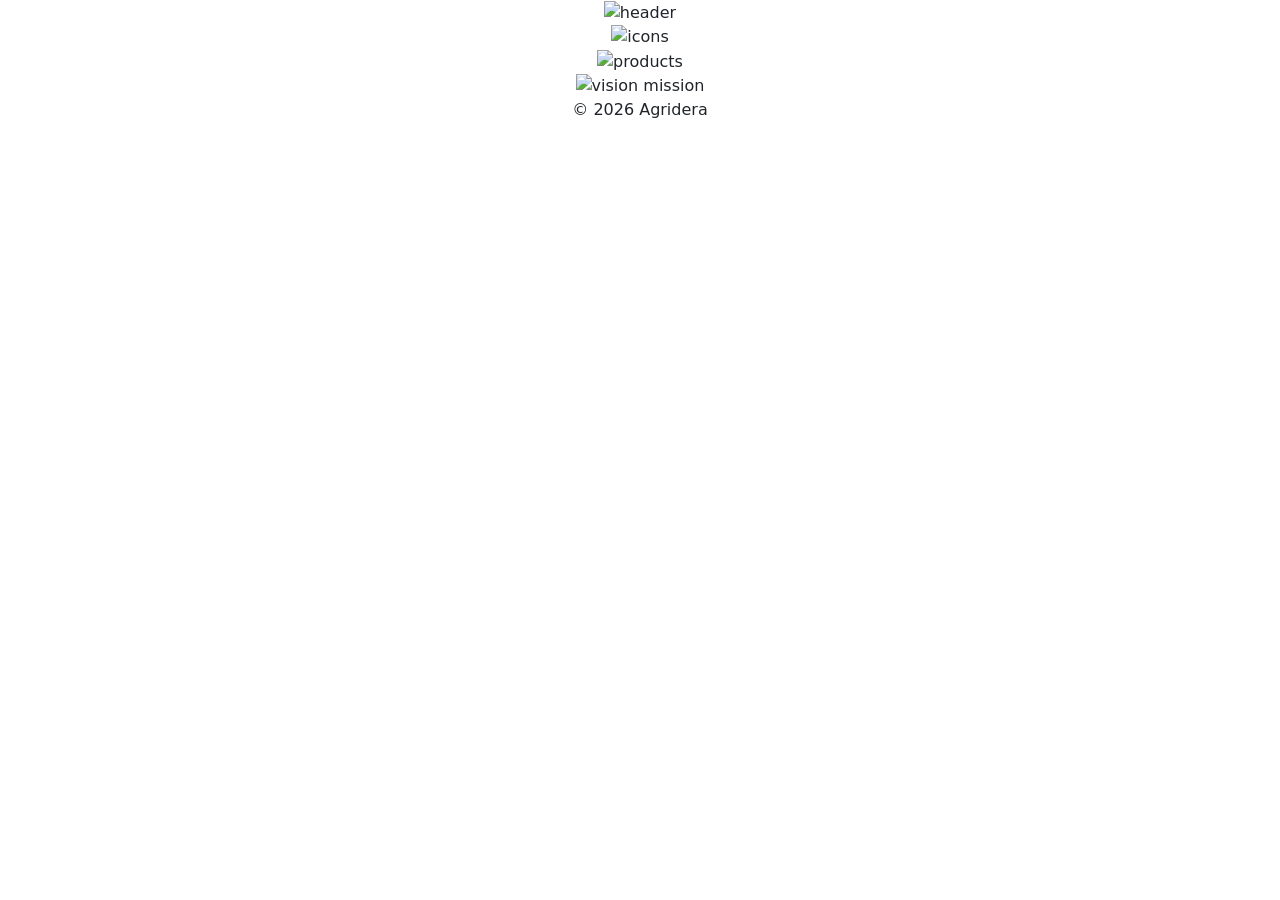
==== index.html @ af47249c "Add files via upload" ====
<!DOCTYPE html>
<html lang="ru">
<head>
    <meta charset="UTF-8">
    <title>Agridera</title>

    <!-- Bootstrap -->
    <link href="https://cdn.jsdelivr.net/npm/bootstrap@5.3.0/dist/css/bootstrap.min.css" rel="stylesheet">

    <!-- CSS -->
    <link rel="stylesheet" href="css/style.css">
</head>
<body>

<!-- HEADER -->
<header class="header text-center">
    <img src="images/header.png" alt="header" class="header-img">
</header>

<!-- HERO -->
<section class="hero">
</section>

<!-- ICONS -->
<section class="icons text-center">
    <img src="images/icons.png" alt="icons">
</section>

<!-- PRODUCTS -->
<section class="products text-center">
    <img src="images/products.png" alt="products">
</section>

<!-- VISION + MISSION -->
<section class="vision-mission text-center">
    <img src="images/vision-mission.png" alt="vision mission">
</section>

<!-- FOOTER -->
<footer class="footer text-center">
    <p>© 2026 Agridera</p>
</footer>

</body>
</html>
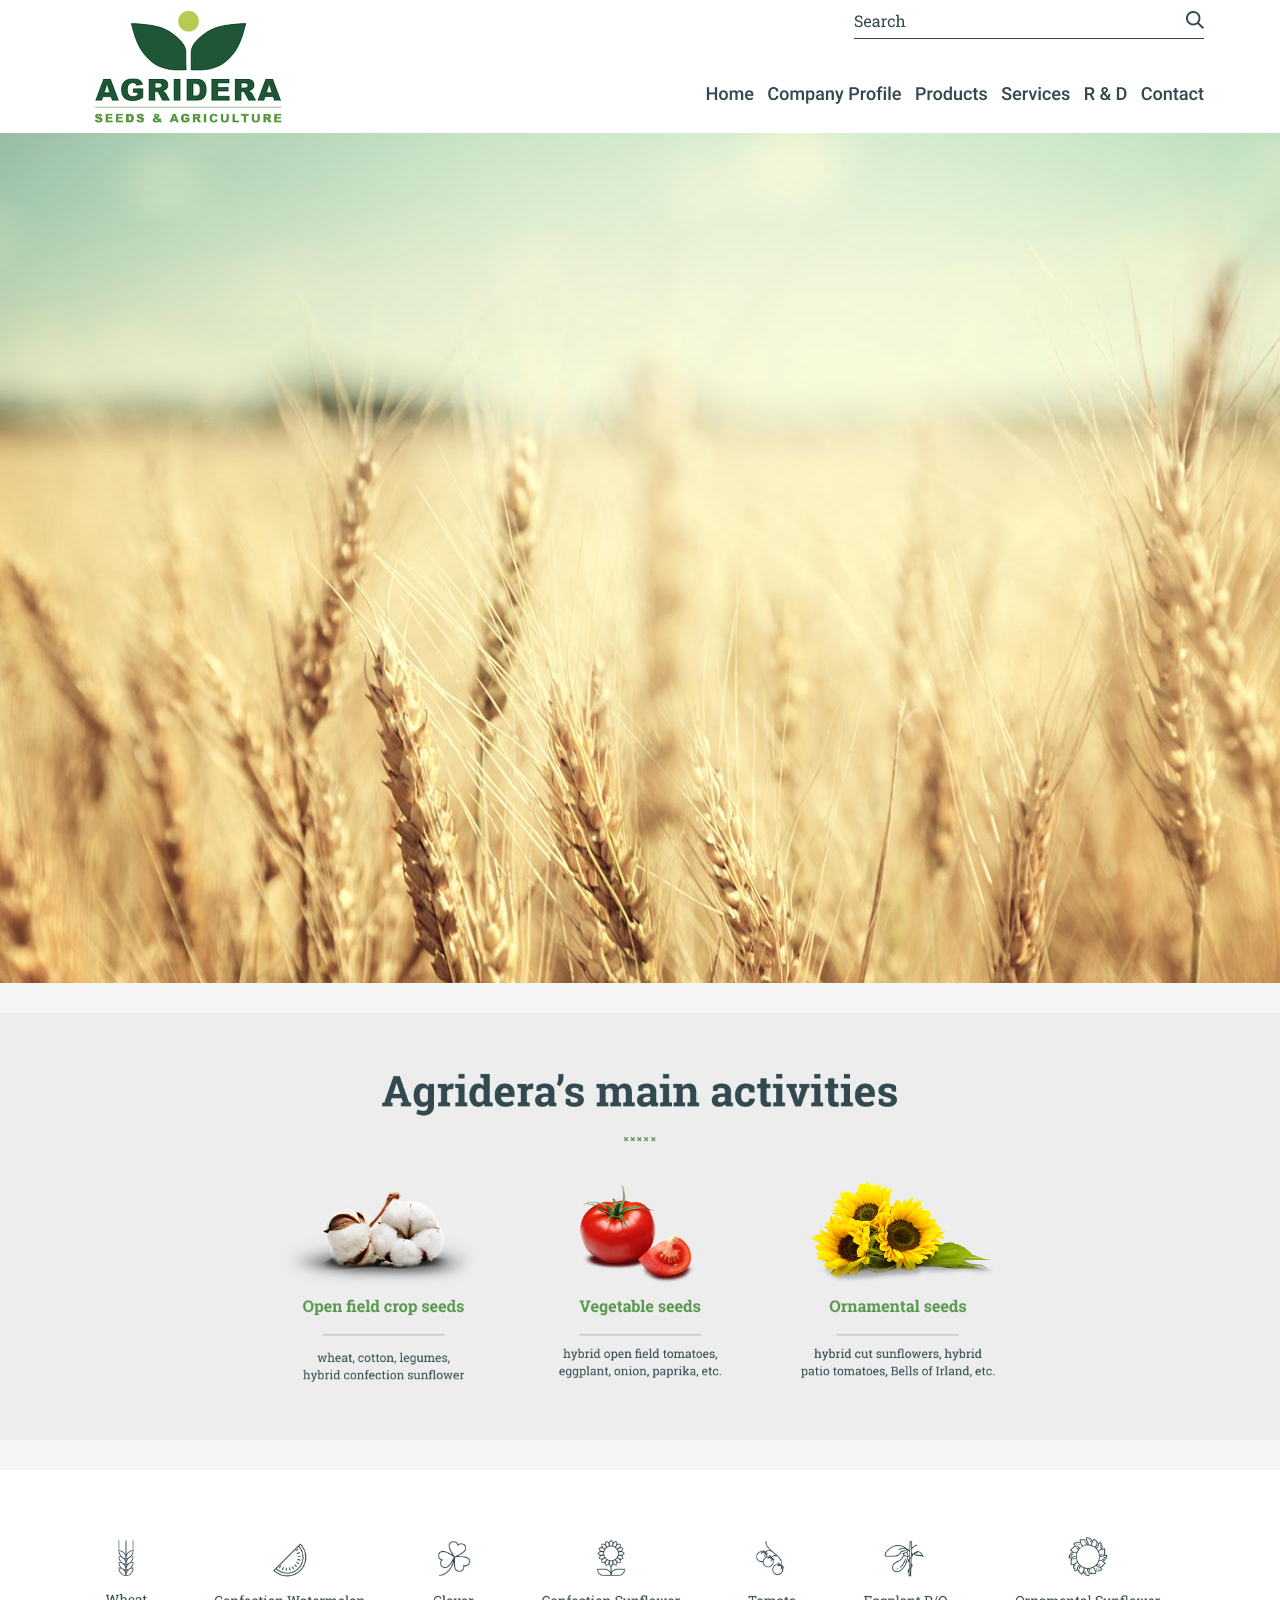
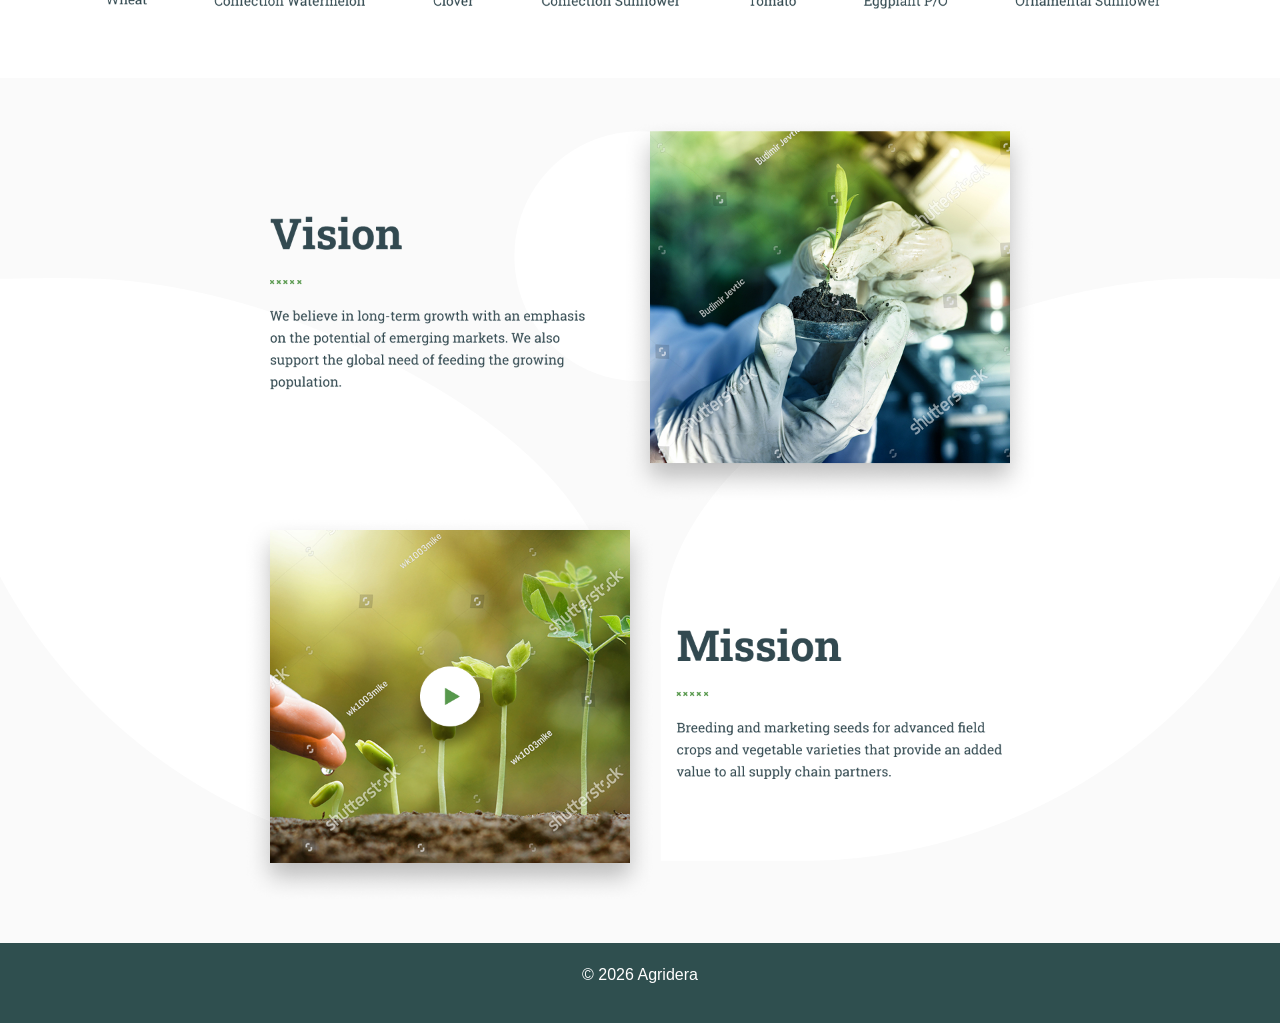
==== commit edc67b94: "Add files via upload" ====
--- a/index.html
+++ b/index.html
@@ -2,38 +2,38 @@
 <html lang="ru">
 <head>
     <meta charset="UTF-8">
+    <meta name="viewport" content="width=device-width, initial-scale=1.0">
     <title>Agridera</title>
 
     <!-- Bootstrap -->
     <link href="https://cdn.jsdelivr.net/npm/bootstrap@5.3.0/dist/css/bootstrap.min.css" rel="stylesheet">
 
     <!-- CSS -->
-    <link rel="stylesheet" href="css/style.css">
+    <link rel="stylesheet" href="style.css">
 </head>
 <body>
 
 <!-- HEADER -->
 <header class="header text-center">
-    <img src="images/header.png" alt="header" class="header-img">
+    <img src="header.png" alt="header" class="header-img">
 </header>
 
 <!-- HERO -->
-<section class="hero">
-</section>
+<section class="hero"></section>
 
 <!-- ICONS -->
 <section class="icons text-center">
-    <img src="images/icons.png" alt="icons">
+    <img src="icons.png" alt="icons" class="section-img">
 </section>
 
 <!-- PRODUCTS -->
 <section class="products text-center">
-    <img src="images/products.png" alt="products">
+    <img src="products.png" alt="products" class="section-img">
 </section>
 
-<!-- VISION + MISSION -->
+<!-- VISION MISSION -->
 <section class="vision-mission text-center">
-    <img src="images/vision-mission.png" alt="vision mission">
+    <img src="vision-mission.png" alt="vision mission" class="section-img">
 </section>
 
 <!-- FOOTER -->
--- a/style.css
+++ b/style.css
@@ -0,0 +1,50 @@
+body {
+    margin: 0;
+    font-family: Arial, sans-serif;
+}
+
+/* HEADER */
+.header {
+    background: #ffffff;
+    padding: 10px 0;
+}
+
+.header-img {
+    max-width: 100%;
+    height: auto;
+}
+
+/* HERO */
+.hero {
+    height: 850px;
+    background: url("hero.jpg") center/cover no-repeat;
+}
+
+/* ICONS */
+.icons {
+    padding: 30px 0;
+    background: #f5f5f5;
+}
+
+.section-img {
+    max-width: 100%;
+    height: auto;
+}
+
+/* PRODUCTS */
+.products {
+    padding: 40px 0;
+}
+
+/* VISION MISSION */
+.vision-mission {
+    padding: 40px 0;
+    background: #fafafa;
+}
+
+/* FOOTER */
+.footer {
+    background: #2f4f4f;
+    color: white;
+    padding: 20px 0;
+}
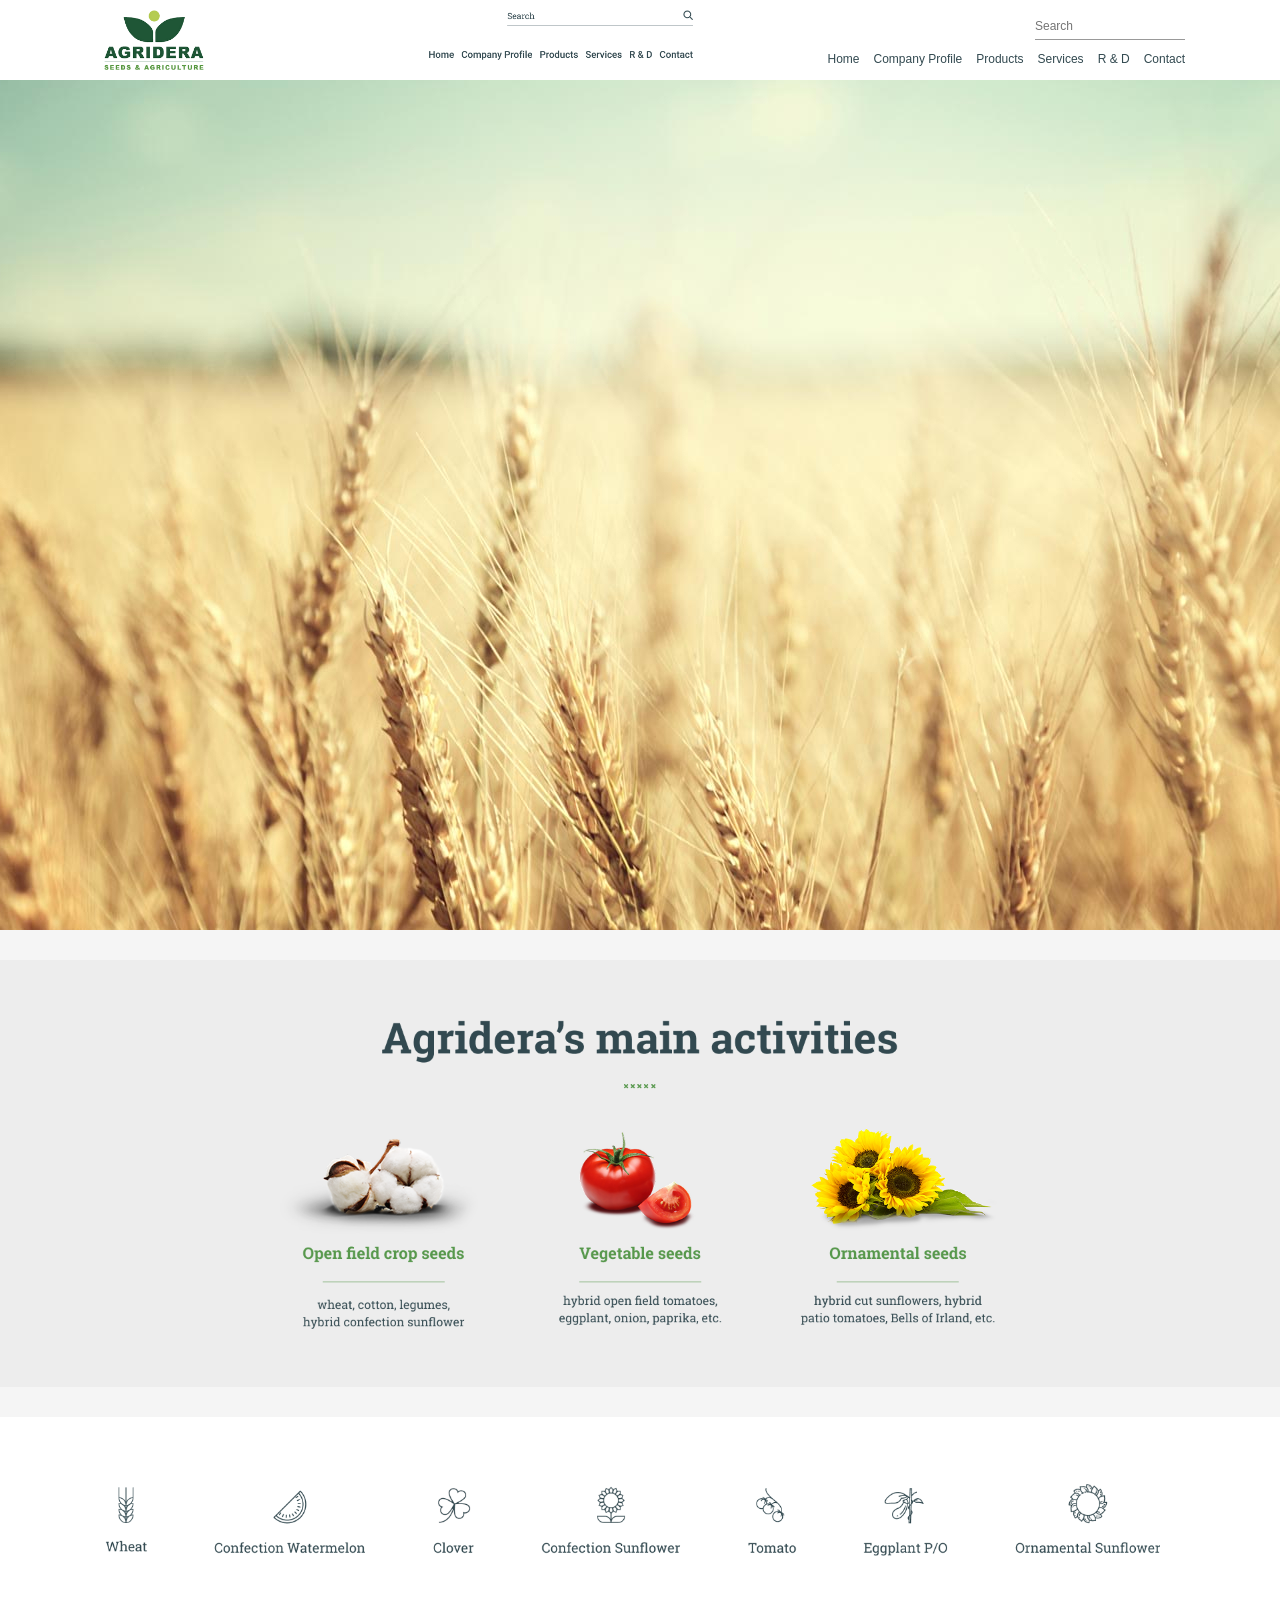
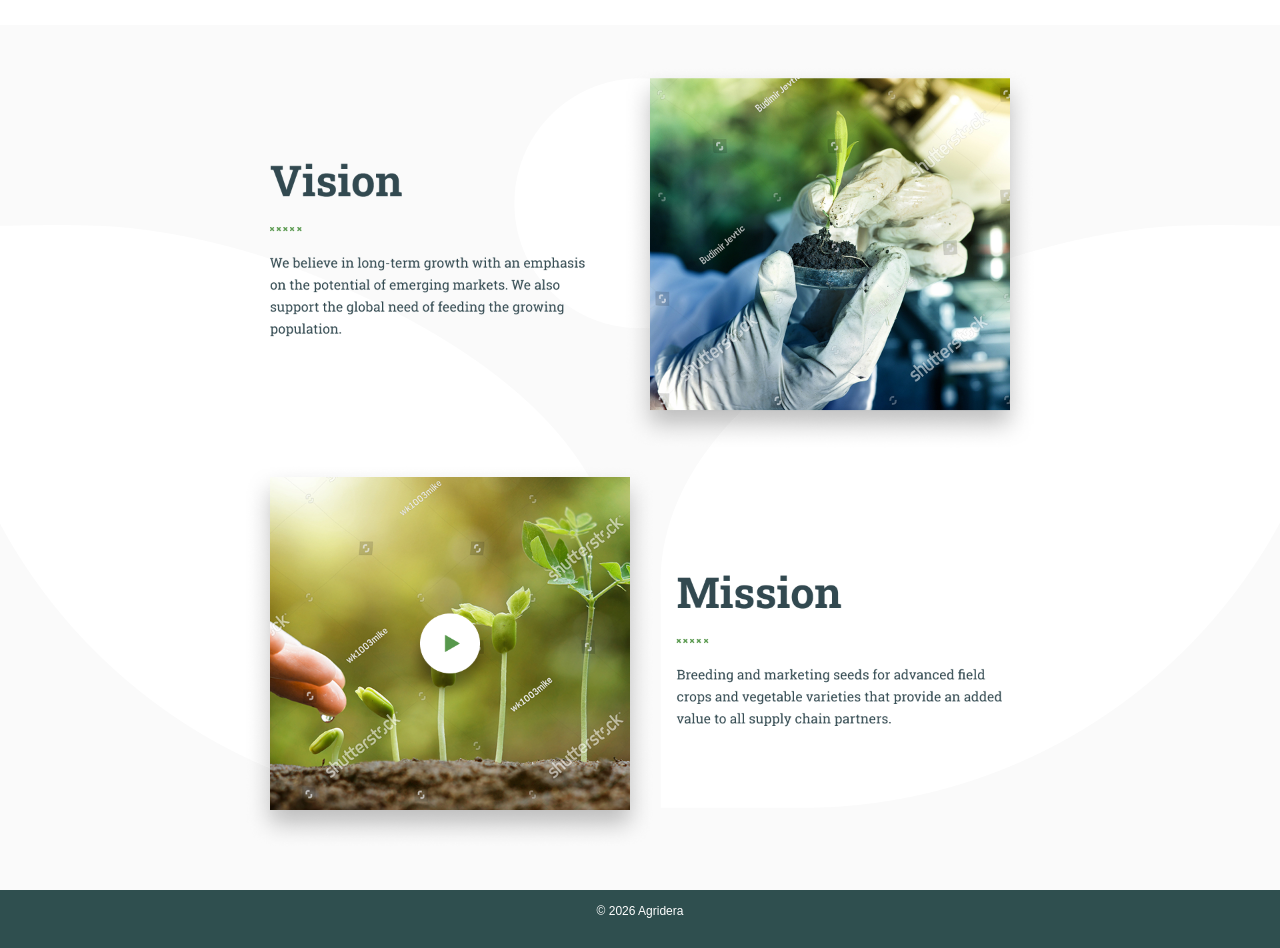
==== commit 26293a10: "Add files via upload" ====
--- a/index.html
+++ b/index.html
@@ -13,9 +13,32 @@
 </head>
 <body>
 
-<!-- HEADER -->
-<header class="header text-center">
-    <img src="header.png" alt="header" class="header-img">
+<!-- HEADER (НОВЫЙ) -->
+<header class="site-header">
+    <div class="site-header-inner">
+
+        <!-- ЛОГО -->
+        <div class="logo-block">
+            <img src="header.png" alt="logo" class="site-logo">
+        </div>
+
+        <!-- МЕНЮ -->
+        <div class="menu-block">
+            <div class="search-line">
+                <input type="text" placeholder="Search">
+            </div>
+
+            <nav class="main-nav">
+                <a href="index.html">Home</a>
+                <a href="#">Company Profile</a>
+                <a href="tomato-all.html">Products</a>
+                <a href="#">Services</a>
+                <a href="#">R &amp; D</a>
+                <a href="contact.html">Contact</a>
+            </nav>
+        </div>
+
+    </div>
 </header>
 
 <!-- HERO -->
--- a/style.css
+++ b/style.css
@@ -3,7 +3,7 @@
     font-family: Arial, sans-serif;
 }
 
-/* HEADER */
+/* HEADER OLD */
 .header {
     background: #ffffff;
     padding: 10px 0;
@@ -12,6 +12,60 @@
 .header-img {
     max-width: 100%;
     height: auto;
+}
+
+/* NEW HEADER */
+.site-header {
+    background: #ffffff;
+    padding: 10px 0;
+}
+
+.site-header-inner {
+    max-width: 1120px;
+    margin: 0 auto;
+    display: flex;
+    align-items: center;
+    justify-content: space-between;
+    gap: 20px;
+    padding: 0 15px;
+}
+
+.site-logo {
+    max-height: 60px;
+    height: auto;
+    display: block;
+}
+
+.menu-block {
+    display: flex;
+    flex-direction: column;
+    align-items: flex-end;
+}
+
+.search-line input {
+    border: none;
+    border-bottom: 1px solid #999;
+    outline: none;
+    font-size: 12px;
+    margin-bottom: 10px;
+    padding: 4px 0;
+    background: transparent;
+}
+
+.main-nav {
+    display: flex;
+    gap: 14px;
+    flex-wrap: wrap;
+}
+
+.main-nav a {
+    text-decoration: none;
+    color: #324950;
+    font-size: 12px;
+}
+
+.main-nav a:hover {
+    color: #57984c;
 }
 
 /* HERO */
@@ -46,5 +100,350 @@
 .footer {
     background: #2f4f4f;
     color: white;
-    padding: 20px 0;
+    padding: 12px 0;
+    font-size: 12px;
+    text-align: center;
+}
+
+/* TOMATO PAGE FINAL */
+
+.tomato-page-body {
+    background: #efefef;
+}
+
+.tomato-page-wrapper {
+    max-width: 1120px;
+    margin: 0 auto;
+    background: #f7eded;
+}
+
+.tomato-inner {
+    max-width: 900px;
+    margin: 0 auto;
+}
+
+.tomato-banner {
+    height: 285px;
+    background: url("tomato-banner.png") center/cover no-repeat;
+}
+
+.tomato-content {
+    padding: 28px 0 20px;
+}
+
+.title {
+    text-align: center;
+    font-size: 22px;
+    color: #324950;
+    font-weight: 700;
+    margin-bottom: 10px;
+}
+
+.mini-line {
+    width: 28px;
+    height: 4px;
+    background: #57984c;
+    margin: 0 auto 18px;
+}
+
+.text {
+    font-size: 11px;
+    line-height: 1.7;
+    color: #324950;
+    margin-bottom: 12px;
+}
+
+.left-text {
+    text-align: left;
+}
+
+.note-box {
+    border-left: 3px solid #e04e39;
+    padding-left: 12px;
+    font-size: 11px;
+    color: #324950;
+    margin: 20px 0 22px;
+}
+
+.tomato-info-columns {
+    margin-bottom: 18px;
+}
+
+.info-card {
+    background: #fff7f7;
+    padding: 16px 14px;
+    height: 100%;
+}
+
+.info-card h4 {
+    font-size: 12px;
+    font-weight: 700;
+    color: #324950;
+    margin-bottom: 10px;
+}
+
+.info-card p {
+    font-size: 11px;
+    line-height: 1.7;
+    color: #324950;
+    margin: 0;
+}
+
+.small-note {
+    border-left: 3px solid #e04e39;
+    padding-left: 12px;
+    font-size: 11px;
+    color: #324950;
+    margin: 8px 0 12px;
+}
+
+.tomato-grid {
+    padding: 8px 0 40px;
+}
+
+.tomato-card {
+    text-align: center;
+}
+
+.tomato-card-img {
+    width: 100%;
+    height: 155px;
+    object-fit: cover;
+    display: block;
+}
+
+.tomato-card h5 {
+    color: #57984c;
+    font-size: 12px;
+    font-weight: 700;
+    margin: 8px 0 4px;
+}
+
+.tomato-card h5 a {
+    color: #57984c;
+    text-decoration: none;
+}
+
+.tomato-card h5 a:hover {
+    text-decoration: underline;
+}
+
+.tomato-card p {
+    color: #7aa06d;
+    font-size: 10px;
+    margin: 0;
+}
+
+/* TOMATO ONE PAGE */
+
+.tomato-one {
+    padding: 50px 0;
+    background: #f4f4f4;
+}
+
+.tomato-one-container {
+    width: 1000px;
+    max-width: 100%;
+    margin: auto;
+    display: flex;
+    gap: 50px;
+    padding: 0 15px;
+}
+
+/* ЛЕВАЯ ЧАСТЬ */
+.left {
+    width: 50%;
+}
+
+.left h1 {
+    color: #2e7d32;
+    font-size: 32px;
+}
+
+.left h2 {
+    color: #333;
+}
+
+.divider {
+    margin: 15px 0;
+    max-width: 100%;
+}
+
+.highlight {
+    display: flex;
+    align-items: center;
+    gap: 10px;
+    background: #ffe5e5;
+    padding: 10px;
+    margin: 20px 0;
+}
+
+.highlight img {
+    width: 30px;
+}
+
+/* ПРАВАЯ ЧАСТЬ */
+.right {
+    width: 50%;
+    text-align: center;
+}
+
+.main-img {
+    width: 100%;
+    margin-bottom: 20px;
+}
+
+.btn {
+    display: inline-block;
+    padding: 10px 20px;
+    border: 2px solid green;
+    color: green;
+    text-decoration: none;
+    border-radius: 20px;
+    margin-bottom: 20px;
+}
+
+.info {
+    margin-top: 20px;
+    text-align: left;
+}
+
+/* CONTACT PAGE */
+
+.contact-page-wrapper {
+    max-width: 1120px;
+    margin: 0 auto;
+    background: #f7eded;
+    min-height: 600px;
+}
+
+.contact-section {
+    padding: 40px 0 60px;
+}
+
+.contact-inner {
+    max-width: 900px;
+    margin: 0 auto;
+}
+
+.contact-title {
+    text-align: center;
+    font-size: 32px;
+    color: #324950;
+    font-weight: 700;
+    margin-bottom: 10px;
+}
+
+.contact-grid {
+    display: flex;
+    gap: 40px;
+    margin-top: 30px;
+}
+
+.contact-left,
+.contact-right {
+    width: 50%;
+}
+
+.contact-left h3 {
+    color: #57984c;
+    font-size: 18px;
+    margin-bottom: 12px;
+    margin-top: 20px;
+}
+
+.contact-left p {
+    font-size: 14px;
+    color: #324950;
+    line-height: 1.7;
+    margin-bottom: 8px;
+}
+
+.contact-form {
+    display: flex;
+    flex-direction: column;
+    gap: 14px;
+}
+
+.contact-form input,
+.contact-form textarea {
+    width: 100%;
+    padding: 12px 14px;
+    border: 1px solid #cfd8d3;
+    font-size: 14px;
+    outline: none;
+    background: white;
+    box-sizing: border-box;
+}
+
+.contact-form button {
+    width: 160px;
+    padding: 12px 20px;
+    background: #57984c;
+    color: white;
+    border: none;
+    cursor: pointer;
+    border-radius: 3px;
+    font-size: 14px;
+}
+
+/* RESPONSIVE */
+@media (max-width: 991px) {
+    .tomato-page-wrapper {
+        margin: 0 10px;
+    }
+
+    .tomato-inner,
+    .contact-inner {
+        padding: 0 12px;
+    }
+
+    .tomato-one-container {
+        flex-direction: column;
+    }
+
+    .left,
+    .right {
+        width: 100%;
+    }
+
+    .site-header-inner {
+        flex-direction: column;
+        align-items: flex-start;
+    }
+
+    .menu-block {
+        align-items: flex-start;
+    }
+}
+
+@media (max-width: 767px) {
+    .tomato-banner {
+        height: 180px;
+    }
+
+    .title {
+        font-size: 18px;
+    }
+
+    .tomato-card-img {
+        height: 190px;
+    }
+
+    .contact-grid {
+        flex-direction: column;
+    }
+
+    .contact-left,
+    .contact-right {
+        width: 100%;
+    }
+
+    .main-nav {
+        gap: 10px;
+    }
+
+    .left h1 {
+        font-size: 24px;
+    }
 }
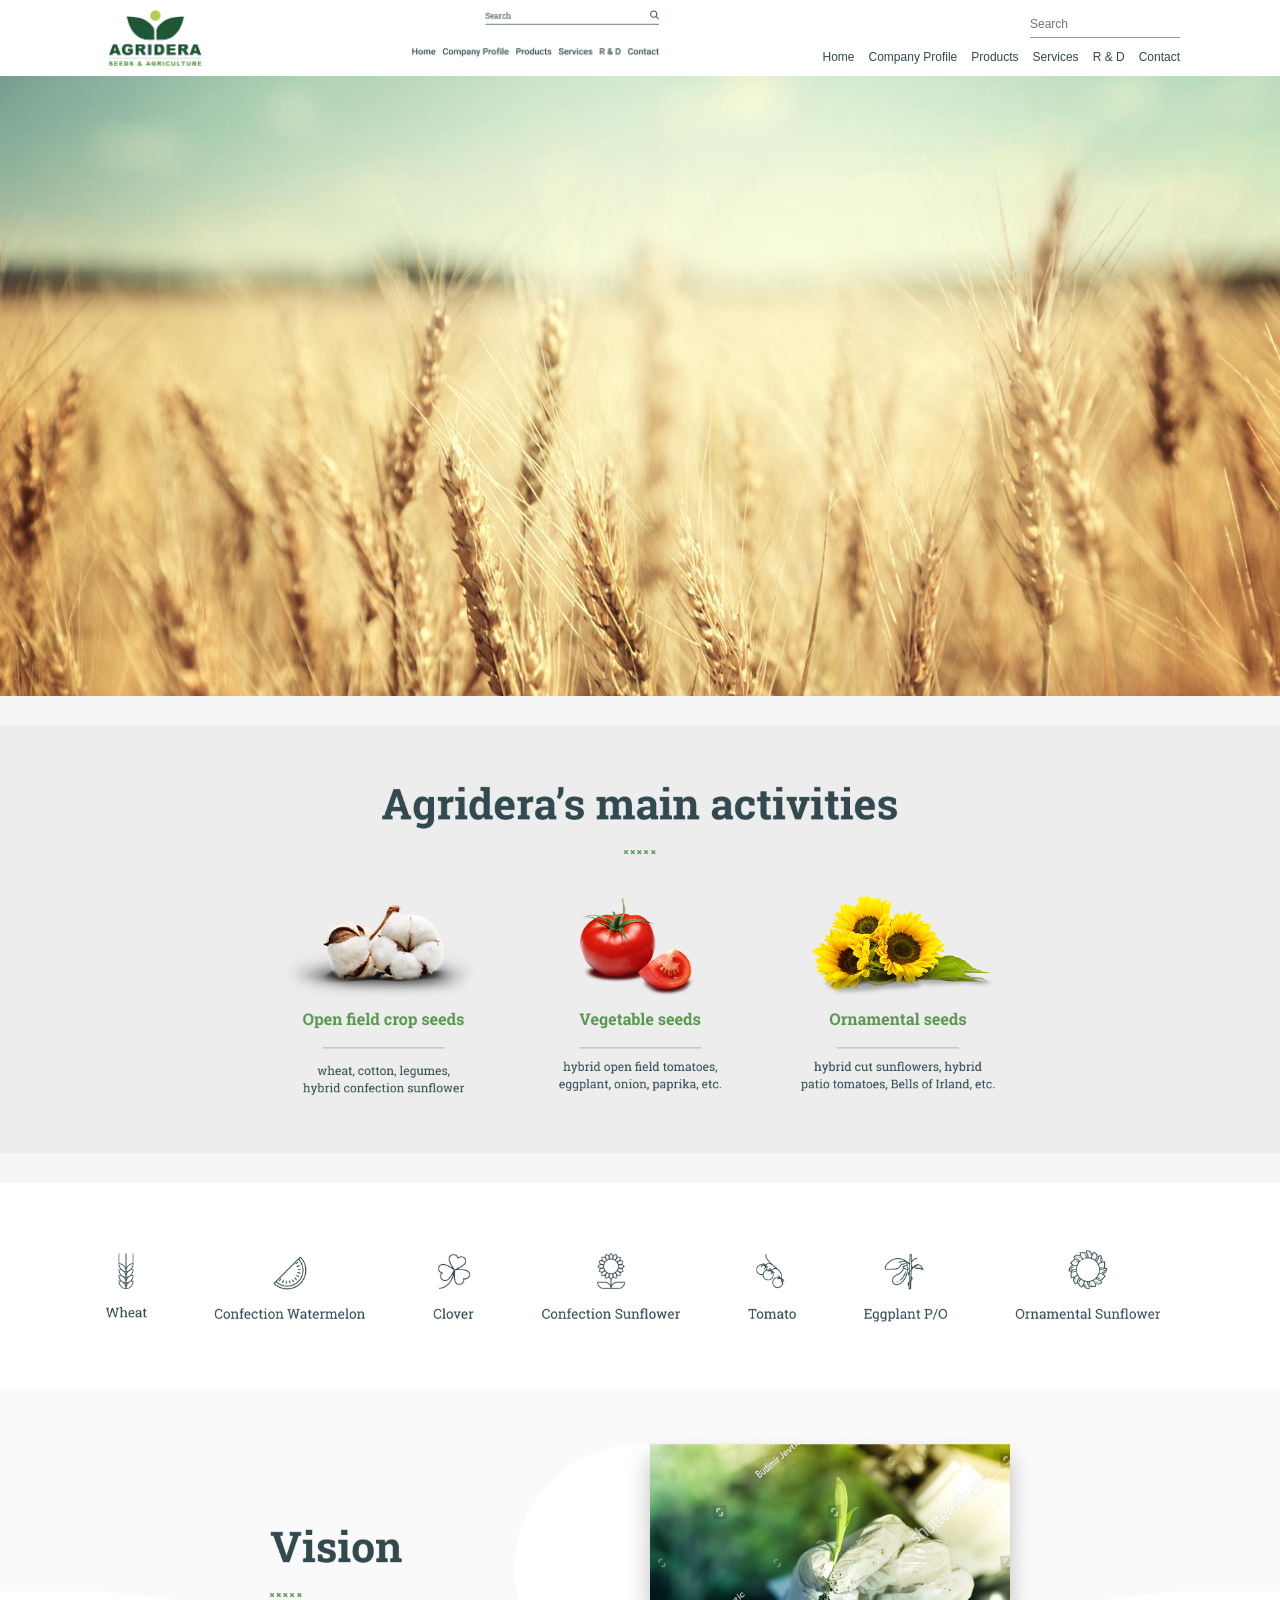
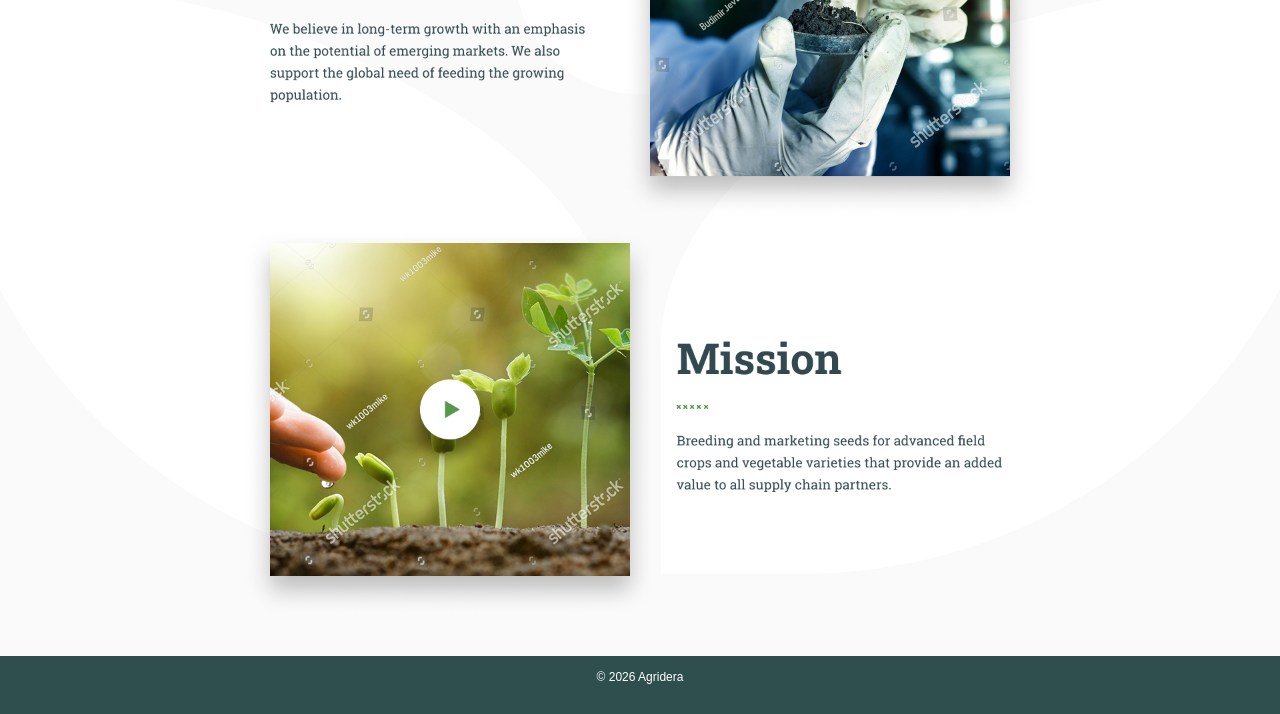
==== commit 496c0282: "Add files via upload" ====
--- a/index.html
+++ b/index.html
@@ -2,7 +2,10 @@
 <html lang="ru">
 <head>
     <meta charset="UTF-8">
-    <meta name="viewport" content="width=device-width, initial-scale=1.0">
+
+    <!-- АДАПТИВ (исправлено) -->
+    <meta name="viewport" content="width=320, initial-scale=1.0">
+
     <title>Agridera</title>
 
     <!-- Bootstrap -->
@@ -10,10 +13,11 @@
 
     <!-- CSS -->
     <link rel="stylesheet" href="style.css">
+    <link rel="stylesheet" href="responsive.css">
 </head>
 <body>
 
-<!-- HEADER (НОВЫЙ) -->
+<!-- HEADER С БУРГЕРОМ -->
 <header class="site-header">
     <div class="site-header-inner">
 
@@ -27,6 +31,10 @@
             <div class="search-line">
                 <input type="text" placeholder="Search">
             </div>
+
+            <!-- БУРГЕР -->
+            <input type="checkbox" id="menu-toggle" class="menu-toggle">
+            <label for="menu-toggle" class="burger">☰</label>
 
             <nav class="main-nav">
                 <a href="index.html">Home</a>
--- a/style.css
+++ b/style.css
@@ -446,4 +446,41 @@
     .left h1 {
         font-size: 24px;
     }
+} 
+/* BURGER MENU */
+
+.menu-toggle {
+    display: none;
+}
+
+.burger {
+    display: none;
+    font-size: 24px;
+    cursor: pointer;
+    margin-top: 10px;
+}
+
+/* MOBILE */
+@media (max-width: 1024px) {
+
+    .burger {
+        display: block;
+    }
+
+    .main-nav {
+        display: none;
+        flex-direction: column;
+        width: 100%;
+        background: #fff;
+        padding: 10px 0;
+    }
+
+    .menu-toggle:checked + .burger + .main-nav {
+        display: flex;
+    }
+
+    .main-nav a {
+        padding: 8px 0;
+        font-size: 14px;
+    }
 }
--- a/responsive.css
+++ b/responsive.css
@@ -0,0 +1,281 @@
+/* 1920 */
+@media (max-width: 1920px) {
+    .site-header-inner,
+    .tomato-page-wrapper,
+    .contact-page-wrapper {
+        max-width: 1120px;
+    }
+}
+
+/* 1600 */
+@media (max-width: 1600px) {
+    .hero {
+        height: 760px;
+    }
+
+    .site-logo {
+        max-height: 56px;
+    }
+}
+
+/* 1480 */
+@media (max-width: 1480px) {
+    .hero {
+        height: 680px;
+    }
+
+    .site-header-inner {
+        padding: 0 20px;
+    }
+
+    .tomato-one-container {
+        gap: 30px;
+    }
+}
+
+/* 1280 */
+@media (max-width: 1280px) {
+    .hero {
+        height: 620px;
+    }
+
+    .site-header-inner,
+    .tomato-inner,
+    .contact-inner {
+        padding-left: 20px;
+        padding-right: 20px;
+    }
+
+    .left h1 {
+        font-size: 28px;
+    }
+
+    .contact-title,
+    .title {
+        font-size: 28px;
+    }
+}
+
+/* 1024 и меньше — мобильное меню */
+@media (max-width: 1024px) {
+    .site-header-inner {
+        flex-direction: column;
+        align-items: flex-start;
+    }
+
+    .menu-block {
+        width: 100%;
+        align-items: flex-start;
+        position: relative;
+    }
+
+    .search-line {
+        width: 100%;
+        margin-bottom: 10px;
+    }
+
+    .search-line input {
+        width: 100%;
+    }
+
+    .burger {
+        display: block;
+        margin-bottom: 10px;
+    }
+
+    .main-nav {
+        display: none;
+        flex-direction: column;
+        width: 100%;
+        background: #ffffff;
+        padding: 10px 0;
+        gap: 10px;
+    }
+
+    .main-nav a {
+        display: block;
+        padding: 8px 0;
+        font-size: 14px;
+    }
+
+    .menu-toggle:checked + .burger + .main-nav {
+        display: flex;
+    }
+
+    .hero {
+        height: 520px;
+    }
+
+    .tomato-one-container {
+        flex-direction: column;
+    }
+
+    .left,
+    .right {
+        width: 100%;
+    }
+
+    .contact-grid {
+        flex-direction: column;
+    }
+
+    .contact-left,
+    .contact-right {
+        width: 100%;
+    }
+
+    .tomato-card-img {
+        height: 180px;
+    }
+}
+
+/* Планшет */
+@media (max-width: 768px) {
+    .hero {
+        height: 420px;
+    }
+
+    .site-logo {
+        max-height: 50px;
+    }
+
+    .title,
+    .contact-title {
+        font-size: 24px;
+    }
+
+    .left h1 {
+        font-size: 24px;
+    }
+
+    .left h2 {
+        font-size: 18px;
+    }
+
+    .text,
+    .note-box,
+    .small-note,
+    .info-card p,
+    .contact-left p {
+        font-size: 13px;
+    }
+
+    .tomato-card h5 {
+        font-size: 14px;
+    }
+
+    .tomato-card p {
+        font-size: 12px;
+    }
+
+    .tomato-banner {
+        height: 200px;
+    }
+}
+
+/* Телефоны */
+@media (max-width: 480px) {
+    .hero {
+        height: 280px;
+    }
+
+    .site-header {
+        padding: 8px 0;
+    }
+
+    .site-logo {
+        max-height: 42px;
+    }
+
+    .title,
+    .contact-title {
+        font-size: 20px;
+    }
+
+    .left h1 {
+        font-size: 20px;
+        line-height: 1.3;
+    }
+
+    .left h2 {
+        font-size: 16px;
+    }
+
+    .text,
+    .note-box,
+    .small-note,
+    .info-card p,
+    .contact-left p,
+    .info p {
+        font-size: 12px;
+        line-height: 1.5;
+    }
+
+    .info-card h4,
+    .contact-left h3 {
+        font-size: 14px;
+    }
+
+    .highlight {
+        flex-direction: column;
+        align-items: flex-start;
+    }
+
+    .tomato-banner {
+        height: 150px;
+    }
+
+    .tomato-card-img {
+        height: auto;
+    }
+
+    .main-img {
+        max-width: 100%;
+    }
+
+    .btn,
+    .contact-form button {
+        width: 100%;
+        text-align: center;
+    }
+
+    .footer {
+        font-size: 11px;
+        padding: 10px 0;
+    }
+}
+
+/* iPhone 4 */
+@media (max-width: 320px) {
+    .title,
+    .contact-title,
+    .left h1 {
+        font-size: 18px;
+    }
+
+    .left h2 {
+        font-size: 14px;
+    }
+
+    .main-nav a {
+        font-size: 12px;
+    }
+
+    .text,
+    .note-box,
+    .small-note,
+    .info-card p,
+    .contact-left p,
+    .info p {
+        font-size: 11px;
+    }
+
+    .info-card h4,
+    .contact-left h3 {
+        font-size: 13px;
+    }
+
+    .burger {
+        font-size: 24px;
+    }
+}
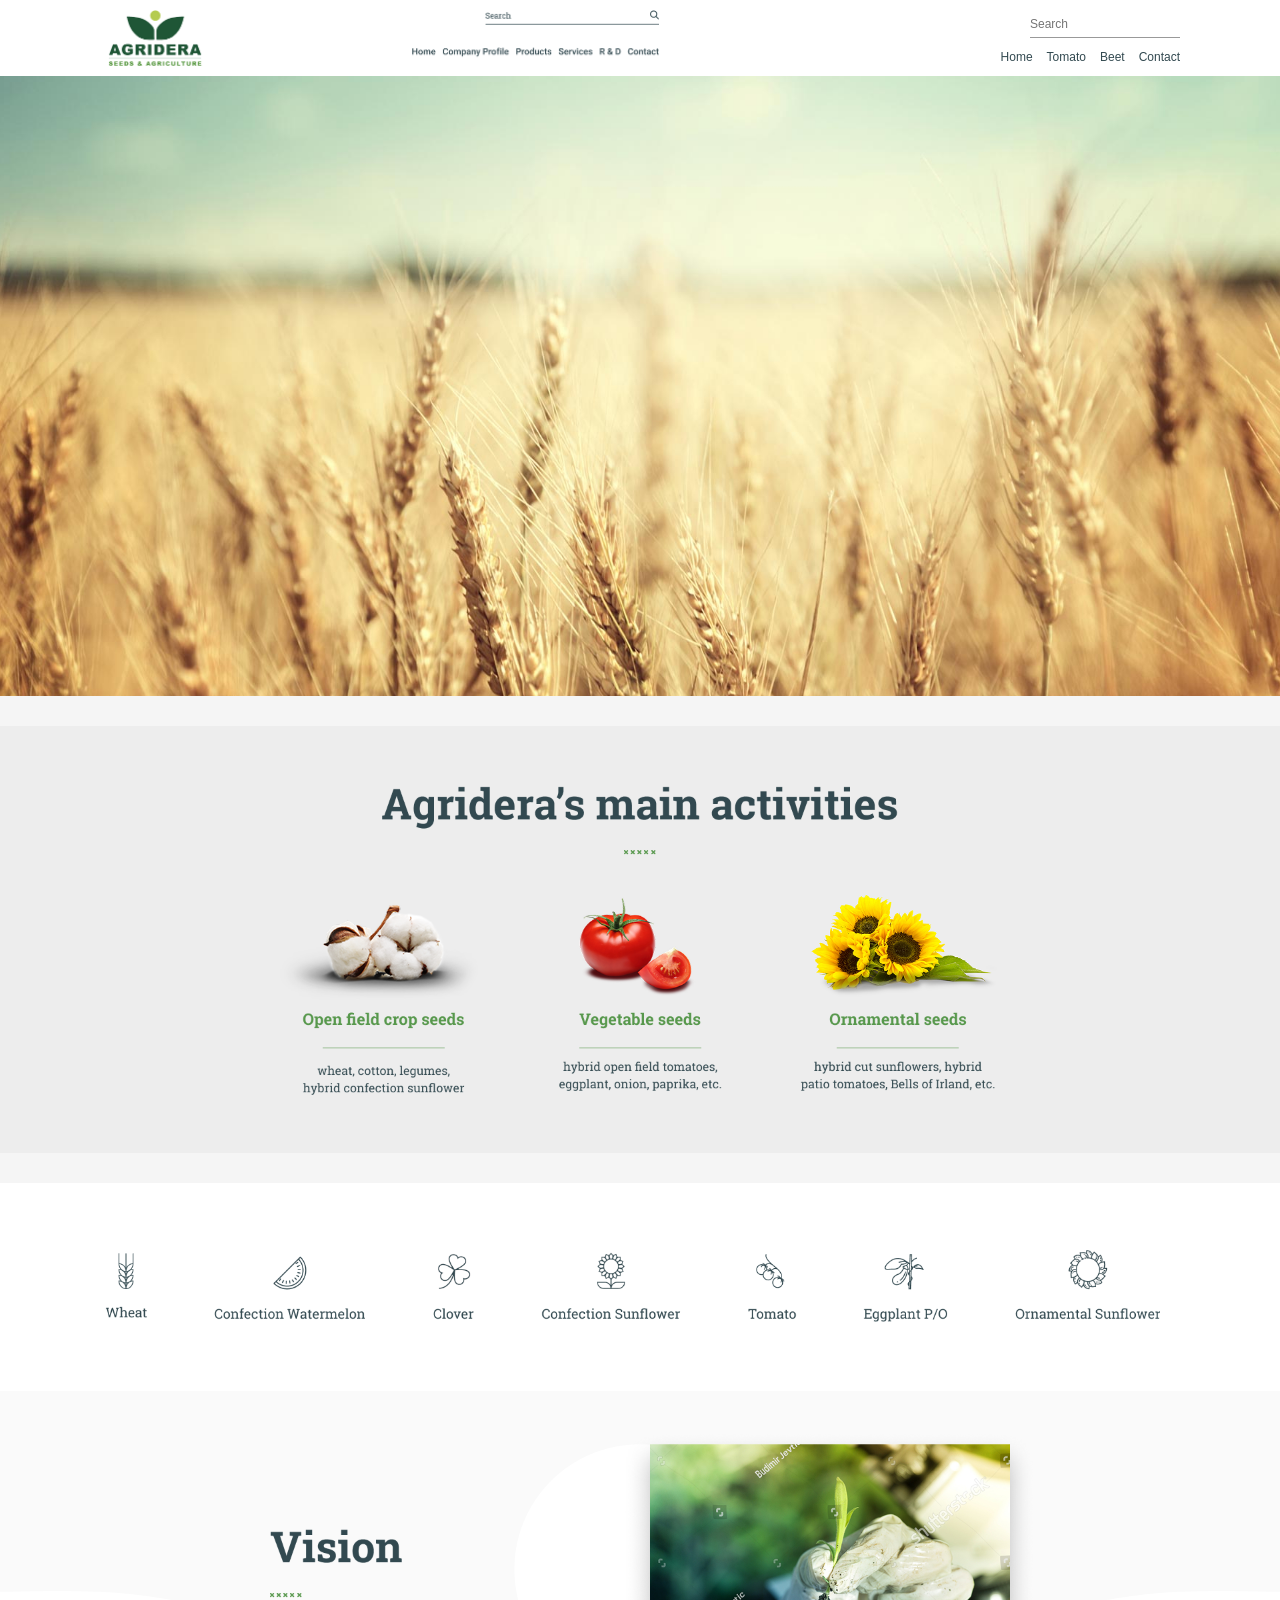
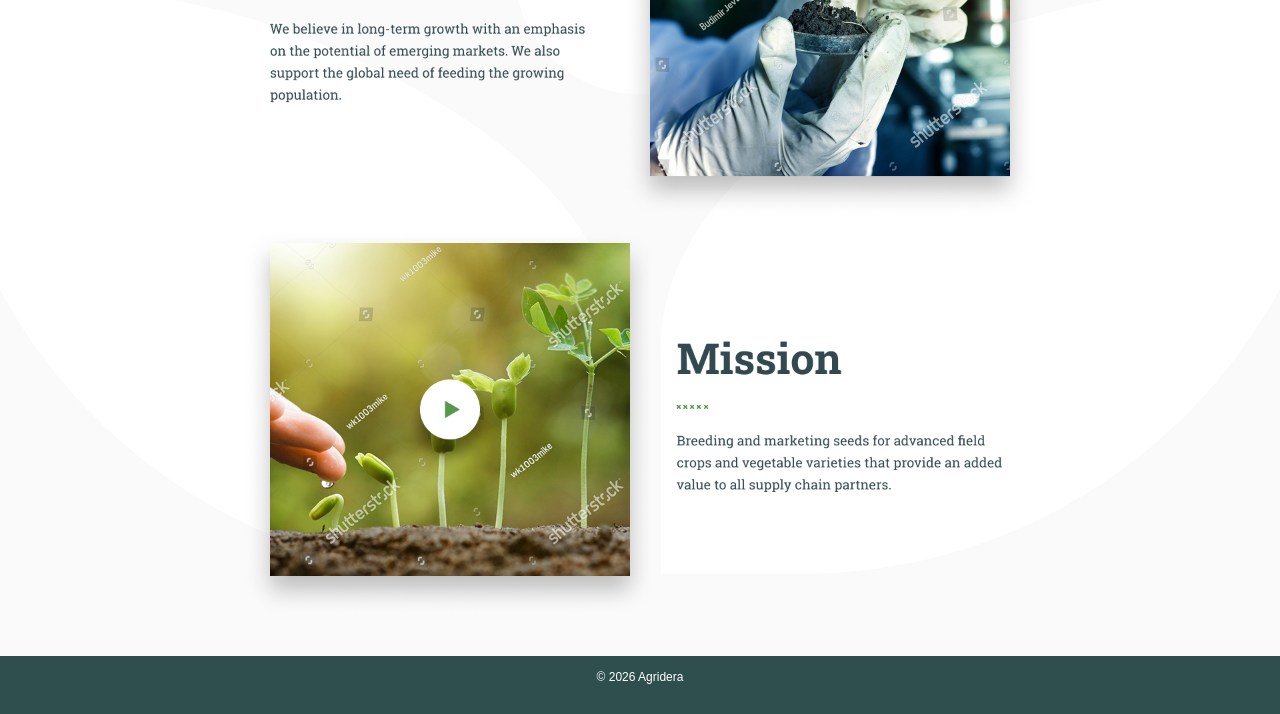
==== commit 1fcb36c9: "Add files via upload" ====
--- a/index.html
+++ b/index.html
@@ -2,72 +2,57 @@
 <html lang="ru">
 <head>
     <meta charset="UTF-8">
-
-    <!-- АДАПТИВ (исправлено) -->
     <meta name="viewport" content="width=320, initial-scale=1.0">
-
     <title>Agridera</title>
 
-    <!-- Bootstrap -->
     <link href="https://cdn.jsdelivr.net/npm/bootstrap@5.3.0/dist/css/bootstrap.min.css" rel="stylesheet">
 
-    <!-- CSS -->
     <link rel="stylesheet" href="style.css">
     <link rel="stylesheet" href="responsive.css">
 </head>
 <body>
 
-<!-- HEADER С БУРГЕРОМ -->
 <header class="site-header">
     <div class="site-header-inner">
 
-        <!-- ЛОГО -->
         <div class="logo-block">
             <img src="header.png" alt="logo" class="site-logo">
         </div>
 
-        <!-- МЕНЮ -->
         <div class="menu-block">
             <div class="search-line">
                 <input type="text" placeholder="Search">
             </div>
 
-            <!-- БУРГЕР -->
             <input type="checkbox" id="menu-toggle" class="menu-toggle">
             <label for="menu-toggle" class="burger">☰</label>
 
+            <!-- ✅ ИСПРАВЛЕННОЕ МЕНЮ -->
             <nav class="main-nav">
                 <a href="index.html">Home</a>
-                <a href="#">Company Profile</a>
-                <a href="tomato-all.html">Products</a>
-                <a href="#">Services</a>
-                <a href="#">R &amp; D</a>
+                <a href="tomato-all.html">Tomato</a>
+                <a href="beet-vue.html">Beet</a>
                 <a href="contact.html">Contact</a>
             </nav>
+
         </div>
-
     </div>
 </header>
 
-<!-- HERO -->
 <section class="hero"></section>
 
-<!-- ICONS -->
 <section class="icons text-center">
     <img src="icons.png" alt="icons" class="section-img">
 </section>
 
-<!-- PRODUCTS -->
 <section class="products text-center">
     <img src="products.png" alt="products" class="section-img">
 </section>
 
-<!-- VISION MISSION -->
 <section class="vision-mission text-center">
     <img src="vision-mission.png" alt="vision mission" class="section-img">
 </section>
 
-<!-- FOOTER -->
 <footer class="footer text-center">
     <p>© 2026 Agridera</p>
 </footer>
--- a/style.css
+++ b/style.css
@@ -483,4 +483,242 @@
         padding: 8px 0;
         font-size: 14px;
     }
+} 
+/* BEET VUE PAGE */
+
+.beet-header .site-header-inner {
+    align-items: center;
+}
+
+.beet-logo {
+    display: flex;
+    flex-direction: column;
+    line-height: 1.1;
+}
+
+.beet-logo a {
+    text-decoration: none;
+    color: #2e7d32;
+    font-size: 32px;
+    font-weight: 700;
+}
+
+.beet-logo span {
+    color: #57984c;
+    font-size: 12px;
+    text-transform: uppercase;
+}
+
+.beet-banner {
+    height: 280px;
+    background: url("beet-banner.jpg") center/cover no-repeat;
+}
+
+.beet-card {
+    cursor: pointer;
+}
+
+.beet-card:hover {
+    transform: translateY(-3px);
+    transition: 0.2s;
+}
+
+.beet-left-line {
+    margin: 0 0 18px 0;
+}
+
+.highlight {
+    display: flex;
+    align-items: center;
+    background: #ffe5e5;
+    padding: 10px;
+    margin: 20px 0;
+}
+
+.highlight p {
+    margin: 0;
+    color: #d94b4b;
+    font-weight: 700;
+}
+
+@media (max-width: 767px) {
+    .beet-logo a {
+        font-size: 24px;
+    }
+}
+/* FIX CONTAINER (ОЧЕНЬ ВАЖНО) */
+.container {
+    max-width: 1120px;
+    margin: 0 auto;
+    padding: 0 15px;
+}
+
+/* BEET PAGE FIX */
+
+.beet-banner {
+    height: 300px;
+    background: url("beet-banner.jpg") center/cover no-repeat;
+}
+
+/* Центрируем блок */
+#app {
+    max-width: 1120px;
+    margin: 0 auto;
+    padding: 40px 15px;
+    text-align: center;
+}
+
+/* Сетка карточек */
+.row {
+    display: flex;
+    justify-content: center;
+    flex-wrap: wrap;
+}
+
+/* Карточка */
+.beet-card {
+    margin-bottom: 30px;
+    text-align: center;
+}
+
+/* КАРТИНКИ (ОСНОВНОЕ ИСПРАВЛЕНИЕ) */
+.beet-card img {
+    width: 100%;
+    height: 200px;
+    object-fit: cover;
+    display: block;
+}
+
+/* ТЕКСТ */
+.beet-card h5 {
+    color: #57984c;
+    font-size: 14px;
+    margin-top: 10px;
+}
+
+.beet-card h4 {
+    font-size: 16px;
+    margin: 5px 0;
+}
+
+.beet-card p {
+    font-size: 12px;
+    color: #666;
+}
+
+/* УБИРАЕМ ДУБЛЬ highlight (оставь только этот) */
+.highlight {
+    display: flex;
+    align-items: center;
+    background: #ffe5e5;
+    padding: 10px;
+    margin: 20px 0;
+}
+
+.highlight p {
+    margin: 0;
+    color: #d94b4b;
+    font-weight: 700;
+} 
+/* VUE CART */
+
+.cart-add-btn {
+    margin-top: 10px;
+    padding: 8px 14px;
+    border: none;
+    background: #57984c;
+    color: #fff;
+    cursor: pointer;
+    border-radius: 4px;
+    font-size: 13px;
+}
+
+.cart-block {
+    margin: 30px 0 40px;
+}
+
+.cart-title {
+    color: #57984c;
+    margin-bottom: 15px;
+    font-size: 20px;
+}
+
+.cart-table {
+    width: 100%;
+    border-collapse: collapse;
+    background: #fff;
+}
+
+.cart-table th,
+.cart-table td {
+    border: 1px solid #d8d8d8;
+    padding: 12px;
+    text-align: left;
+    vertical-align: middle;
+    font-size: 14px;
+    color: #324950;
+}
+
+.cart-thumb {
+    width: 70px;
+    height: 70px;
+    object-fit: cover;
+    display: block;
+}
+
+.remove-btn {
+    width: 32px;
+    height: 32px;
+    border: none;
+    background: #d94b4b;
+    color: #fff;
+    font-size: 22px;
+    line-height: 1;
+    cursor: pointer;
+    border-radius: 50%;
+}
+
+.empty-cart {
+    margin: 25px 0;
+    color: #324950;
+    font-size: 16px;
+}
+
+.order-result {
+    background: #fff;
+    padding: 25px;
+    margin-top: 25px;
+}
+
+.order-result h3 {
+    color: #57984c;
+    margin-bottom: 15px;
+}
+
+.order-result p {
+    margin-bottom: 10px;
+    color: #324950;
+}
+
+@media (max-width: 767px) {
+    .cart-table th,
+    .cart-table td {
+        padding: 8px;
+        font-size: 12px;
+    }
+
+    .cart-thumb {
+        width: 50px;
+        height: 50px;
+    }
+
+    .remove-btn {
+        width: 28px;
+        height: 28px;
+        font-size: 18px;
+    }
+
+    .cart-add-btn {
+        width: 100%;
+    }
 }
